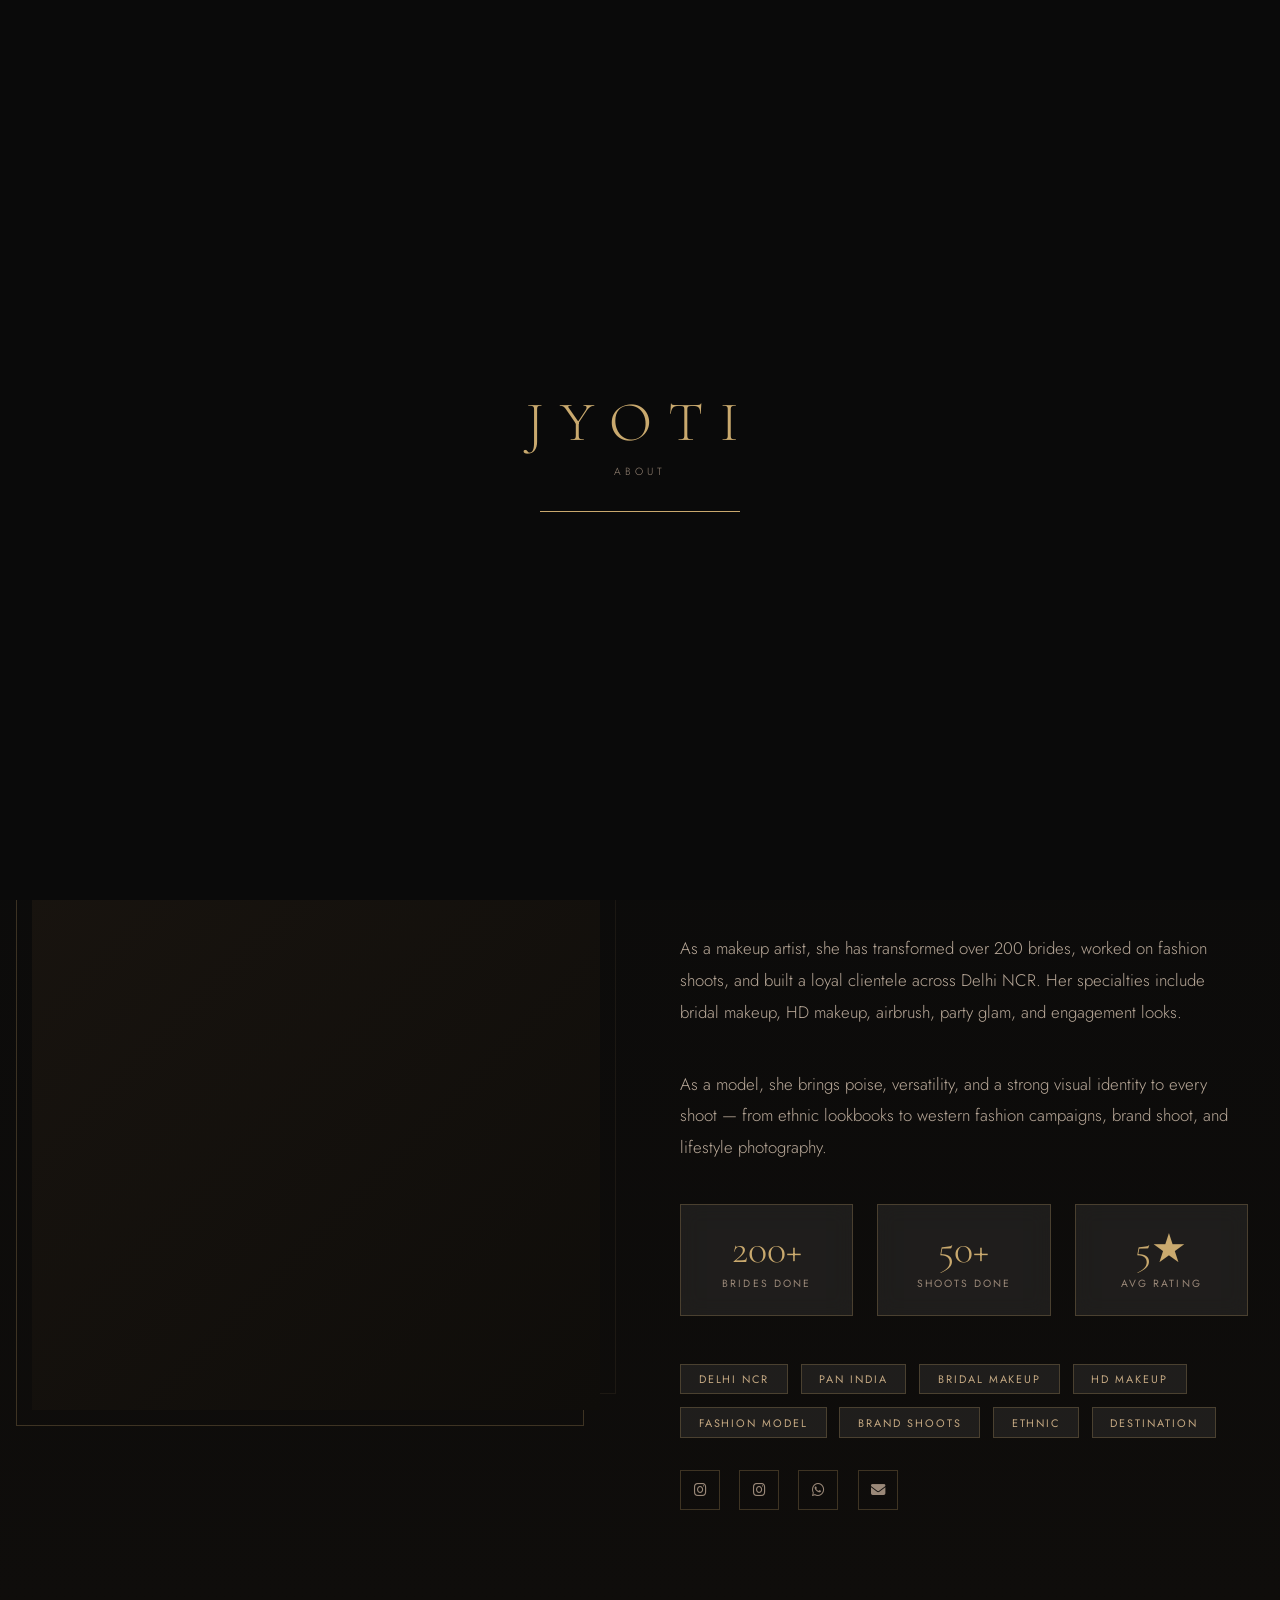
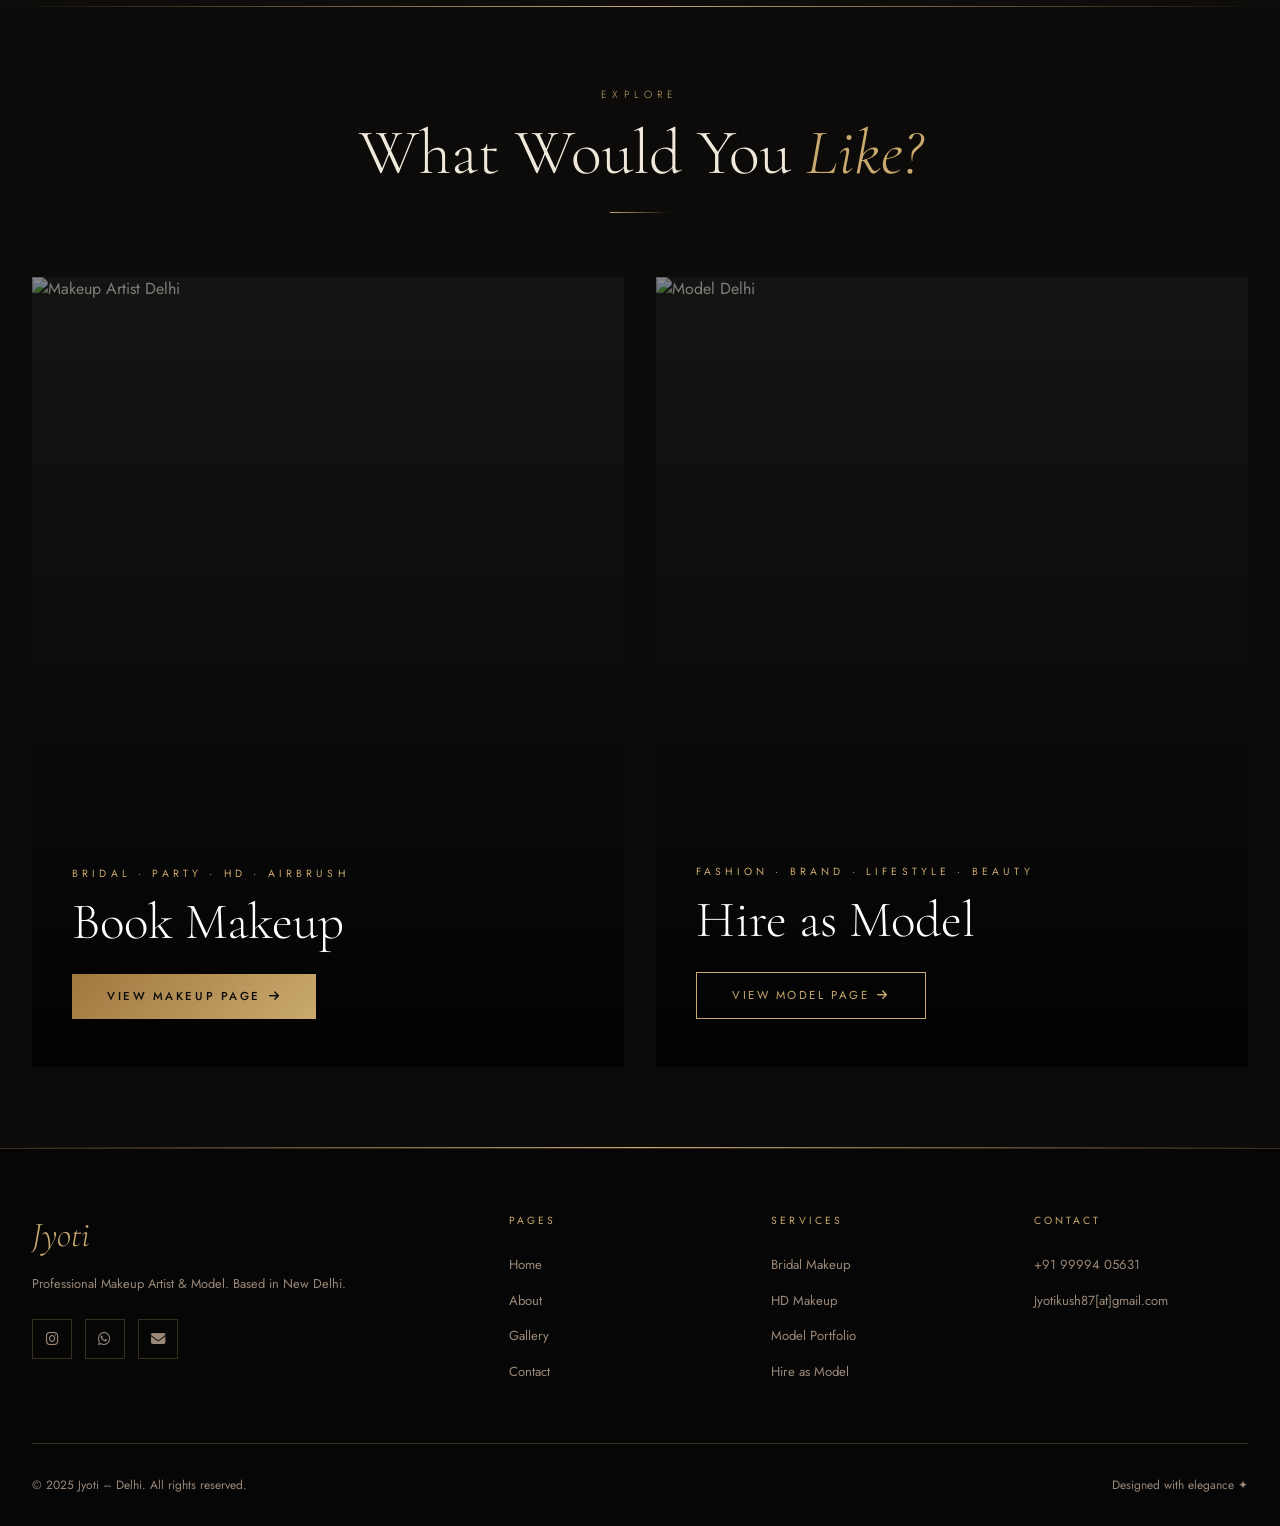
==== about.html @ 5fd59349 "Add files via upload" ====
<!DOCTYPE html>
<html lang="en">
<head>
<meta charset="UTF-8"/>
<meta name="viewport" content="width=device-width, initial-scale=1.0"/>
<title>About Jyoti | Makeup Artist &amp; Model Delhi</title>
<meta name="description" content="Learn about Jyoti – a professional makeup artist in Patel Nagar, Delhi and professional model available for shoots across India."/>
<link rel="canonical" href="https://jyoti-makeup.netlify.app/about.html"/>
<meta name="robots" content="index, follow"/>
<link rel="icon" href="favicon/favicon.ico"/>
<link rel="preconnect" href="https://fonts.googleapis.com"/>
<link rel="preconnect" href="https://fonts.gstatic.com" crossorigin/>
<link href="https://fonts.googleapis.com/css2?family=Cormorant+Garamond:ital,wght@0,300;0,400;0,500;1,300;1,400&family=Jost:wght@200;300;400;500&display=swap" rel="stylesheet"/>
<link rel="stylesheet" href="https://cdnjs.cloudflare.com/ajax/libs/font-awesome/6.5.0/css/all.min.css"/>
<link rel="stylesheet" href="css/style.css"/>
<link rel="stylesheet" href="css/animations.css"/>
<link rel="stylesheet" href="css/responsive.css"/>

<script type="application/ld+json">
{
  "@context": "https://schema.org",
  "@type": "Person",
  "name": "Jyoti",
  "url": "https://jyoti-makeup.netlify.app/",
  "image": "https://res.cloudinary.com/dsggh3fcj/image/upload/v1779276099/9c266efd-dcc7-4bb7-84f1-4f07ceda620e_diu8ai.jpg",
  "jobTitle": ["Professional Makeup Artist", "Professional Model"],
  "telephone": "+919999405631",
  "email": "Jyotikush87[at]gmail.com",
  "address": {
    "@type": "PostalAddress",
    "streetAddress": "Patel Nagar",
    "addressLocality": "New Delhi",
    "addressRegion": "Delhi",
    "addressCountry": "IN"
  },
  "sameAs": [
    "https://instagram.com/glossupgirl._",
    "https://instagram.com/cielo_.lia97"
  ]
}
</script>
<!-- Google Analytics -->
<script async src="https://www.googletagmanager.com/gtag/js?id=GA_MEASUREMENT_ID"></script>
<script>
  window.dataLayer = window.dataLayer || [];
  function gtag(){dataLayer.push(arguments);}
  gtag('js', new Date());
  gtag('config', 'GA_MEASUREMENT_ID');
</script>
</head>
<body>
<div class="cursor" id="cursor"></div>
<div class="cursor-follower" id="cursorFollower"></div>
<div class="loader" id="loader">
  <div class="loader-name">Jyoti</div>
  <div class="loader-sub">About</div>
  <div class="loader-bar"><div class="loader-fill"></div></div>
</div>
<a href="https://wa.me/919999405631" class="whatsapp-float" target="_blank"><i class="fab fa-whatsapp"></i></a>

<nav id="navbar">
  <a href="index.html" class="nav-logo">Jyoti</a>
  <ul class="nav-links">
    <li><a href="index.html">Home</a></li>
    <li><a href="about.html" class="active">About</a></li>
    <li><a href="bridal-makeup-artist-delhi.html">Makeup Artist</a></li>
    <li><a href="model-in-delhi.html">Model</a></li>
    <li><a href="gallery.html">Gallery</a></li>
    <li><a href="contact.html">Contact</a></li>
  </ul>
  <a href="contact.html" class="nav-cta">Book Now</a>
  <div class="hamburger" id="hamburger" onclick="toggleMenu()"><span></span><span></span><span></span></div>
</nav>
<div class="mobile-nav" id="mobileNav">
  <a href="index.html">Home</a><a href="about.html">About</a>
  <a href="bridal-makeup-artist-delhi.html">Makeup Artist</a>
  <a href="model-in-delhi.html">Model</a>
  <a href="gallery.html">Gallery</a><a href="contact.html">Contact</a>
</div>

<div class="page-hero">
  <div class="section-inner">
    <div class="breadcrumb"><a href="index.html">Home</a><span>›</span><strong>About</strong></div>
    <div class="section-label">The Story</div>
    <h1 class="section-title">About <em>Jyoti</em></h1>
    <p style="color:var(--text-muted);max-width:600px;margin:1rem auto;line-height:1.8;font-size:.9rem;">Artist. Model. Creator. Based in Patel Nagar, New Delhi.</p>
  </div>
</div>

<div class="gold-divider"></div>

<section class="about-section" style="padding:6rem 0;">
  <div class="section-inner">
    <div class="about-grid">
      <div class="about-image-wrap reveal-left">
        <div class="about-frame-deco"></div><div class="about-frame-deco2"></div>
        <div class="about-img-frame">
          <img src="https://res.cloudinary.com/dsggh3fcj/image/upload/v1779276099/9c266efd-dcc7-4bb7-84f1-4f07ceda620e_diu8ai.jpg" alt="Jyoti – Makeup Artist and Model Delhi"/>
        </div>
      </div>
      <div class="reveal-right">
        <div class="section-label">My Journey</div>
        <h2 class="section-title">Two Passions, <em>One Path</em></h2>
        <div class="section-divider"></div>
        <p class="about-bio">
          Jyoti grew up with a deep love for beauty, art, and self-expression. Based in Patel Nagar, New Delhi, she has built her career at the intersection of two worlds — as a professional makeup artist and a professional model.
        </p>
        <p class="about-bio">
          As a makeup artist, she has transformed over 200 brides, worked on fashion shoots, and built a loyal clientele across Delhi NCR. Her specialties include bridal makeup, HD makeup, airbrush, party glam, and engagement looks.
        </p>
        <p class="about-bio">
          As a model, she brings poise, versatility, and a strong visual identity to every shoot — from ethnic lookbooks to western fashion campaigns, brand shoot, and lifestyle photography.
        </p>
        <div class="about-stats" style="margin-top:2.5rem;">
          <div class="stat-card"><div class="stat-number">200+</div><div class="stat-label">Brides Done</div></div>
          <div class="stat-card"><div class="stat-number">50+</div><div class="stat-label">Shoots Done</div></div>
          <div class="stat-card"><div class="stat-number">5★</div><div class="stat-label">Avg Rating</div></div>
        </div>
        <div class="about-badges" style="margin-top:2rem;">
          <span class="badge">Delhi NCR</span><span class="badge">Pan India</span>
          <span class="badge">Bridal Makeup</span><span class="badge">HD Makeup</span>
          <span class="badge">Fashion Model</span><span class="badge">Brand Shoots</span>
          <span class="badge">Ethnic</span><span class="badge">Destination</span>
        </div>
        <div class="about-socials" style="margin-top:2rem;">
          <a href="https://instagram.com/glossupgirl._" class="social-icon" target="_blank" title="Makeup Instagram"><i class="fab fa-instagram"></i></a>
          <a href="https://instagram.com/cielo_.lia97" class="social-icon" target="_blank" title="Model Instagram"><i class="fab fa-instagram"></i></a>
          <a href="https://wa.me/919999405631" class="social-icon" target="_blank"><i class="fab fa-whatsapp"></i></a>
          <a href="mailto:Jyotikush87[at]gmail.com" class="social-icon"><i class="fas fa-envelope"></i></a>
        </div>
      </div>
    </div>
  </div>
</section>

<div class="gold-divider"></div>

<section style="background:#0c0b09;padding:5rem 0;">
  <div class="section-inner">
    <div class="section-center reveal">
      <div class="section-label">Explore</div>
      <h2 class="section-title">What Would You <em>Like?</em></h2>
      <div class="section-divider"></div>
    </div>
    <div class="identity-cards">
      <a href="bridal-makeup-artist-delhi.html" class="identity-card reveal-left">
        <div class="identity-card-bg">
          <img src="https://res.cloudinary.com/dsggh3fcj/image/upload/v1779093592/makeup1_osncqr.jpg" alt="Makeup Artist Delhi"/>
          <div class="identity-card-bg-overlay"></div>
        </div>
        <div class="identity-card-content">
          <div class="identity-card-label">Bridal · Party · HD · Airbrush</div>
          <h2 class="identity-card-title">Book Makeup</h2>
          <span class="btn-gold">View Makeup Page <i class="fas fa-arrow-right"></i></span>
        </div>
      </a>
      <a href="model-in-delhi.html" class="identity-card reveal-right">
        <div class="identity-card-bg">
          <img src="https://res.cloudinary.com/dsggh3fcj/image/upload/v1779096512/model2_hsahq3.jpg" alt="Model Delhi"/>
          <div class="identity-card-bg-overlay"></div>
        </div>
        <div class="identity-card-content">
          <div class="identity-card-label">Fashion · Brand · Lifestyle · Beauty</div>
          <h2 class="identity-card-title">Hire as Model</h2>
          <span class="btn-outline">View Model Page <i class="fas fa-arrow-right"></i></span>
        </div>
      </a>
    </div>
  </div>
</section>

<div class="gold-divider"></div>

<footer>
  <div class="section-inner">
    <div class="footer-grid">
      <div><span class="footer-logo">Jyoti</span><p class="footer-tagline">Professional Makeup Artist & Model. Based in New Delhi.</p>
        <div class="footer-social">
          <a href="https://instagram.com/glossupgirl._" class="social-icon" target="_blank"><i class="fab fa-instagram"></i></a>
          <a href="https://wa.me/919999405631" class="social-icon" target="_blank"><i class="fab fa-whatsapp"></i></a>
          <a href="mailto:Jyotikush87[at]gmail.com" class="social-icon"><i class="fas fa-envelope"></i></a>
        </div>
      </div>
      <div><div class="footer-heading">Pages</div><ul class="footer-links"><li><a href="index.html">Home</a></li><li><a href="about.html">About</a></li><li><a href="gallery.html">Gallery</a></li><li><a href="contact.html">Contact</a></li></ul></div>
      <div><div class="footer-heading">Services</div><ul class="footer-links"><li><a href="bridal-makeup-artist-delhi.html">Bridal Makeup</a></li><li><a href="bridal-makeup-artist-delhi.html">HD Makeup</a></li><li><a href="model-in-delhi.html">Model Portfolio</a></li><li><a href="model-in-delhi.html#model-booking">Hire as Model</a></li></ul></div>
      <div><div class="footer-heading">Contact</div><ul class="footer-links"><li><a href="https://wa.me/919999405631" target="_blank">+91 99994 05631</a></li><li><a href="mailto:Jyotikush87[at]gmail.com">Jyotikush87[at]gmail.com</a></li></ul></div>
    </div>
    <div class="footer-bottom"><div class="footer-copy">© 2025 Jyoti – Delhi. All rights reserved.</div><div class="footer-credit">Designed with elegance ✦</div></div>
  </div>
</footer>

<script src="js/script.js"></script>
<script src="js/seo.js"></script>
</body>
</html>
---- css/style.css ----
/* ============================================================
   STYLE.CSS — Jyoti Portfolio Website
   ============================================================ */

/* ── VARIABLES ─────────────────────────────────────────────── */
:root {
  --gold:         #c9a96e;
  --gold-light:   #e8d5b0;
  --gold-dark:    #a07840;
  --ivory:        #faf6f0;
  --nude:         #e8d5c0;
  --nude-dark:    #c4a882;
  --black:        #0a0a0a;
  --charcoal:     #1a1a1a;
  --dark-card:    #141414;
  --glass:        rgba(255,255,255,0.07);
  --glass-border: rgba(201,169,110,0.25);
  --text-light:   #f0e8da;
  --text-muted:   #9a8878;
  --font-serif:   'Cormorant Garamond', serif;
  --font-sans:    'Jost', sans-serif;
}

/* ── RESET & BASE ───────────────────────────────────────────── */
*, *::before, *::after { margin: 0; padding: 0; box-sizing: border-box; }
html { scroll-behavior: smooth; }
body {
  font-family: var(--font-sans);
  background: var(--black);
  color: var(--text-light);
  overflow-x: hidden;
  cursor: none;
}
img { display: block; max-width: 100%; }
a { text-decoration: none; color: inherit; }

/* ── CUSTOM CURSOR ──────────────────────────────────────────── */
.cursor {
  position: fixed; width: 10px; height: 10px;
  background: var(--gold); border-radius: 50%;
  pointer-events: none; z-index: 99999;
  transform: translate(-50%,-50%);
  transition: transform .1s; mix-blend-mode: difference;
}
.cursor-follower {
  position: fixed; width: 32px; height: 32px;
  border: 1px solid var(--gold); border-radius: 50%;
  pointer-events: none; z-index: 99998;
  transform: translate(-50%,-50%);
  transition: transform .3s ease, width .3s, height .3s;
}

/* ── LOADER ─────────────────────────────────────────────────── */
.loader {
  position: fixed; inset: 0; background: var(--black); z-index: 99999;
  display: flex; flex-direction: column; align-items: center; justify-content: center;
  transition: opacity .8s ease, visibility .8s ease;
}
.loader.hidden { opacity: 0; visibility: hidden; }
.loader-name {
  font-family: var(--font-serif); font-size: 3.5rem; font-weight: 300;
  letter-spacing: .3em; color: var(--gold); text-transform: uppercase;
  animation: fadeUpIn 1s ease forwards;
}
.loader-sub {
  font-size: .65rem; letter-spacing: .4em; text-transform: uppercase;
  color: var(--text-muted); margin-top: .5rem; font-weight: 300;
}
.loader-bar { width: 200px; height: 1px; background: rgba(201,169,110,.2); margin-top: 2rem; overflow: hidden; }
.loader-fill { height: 100%; background: var(--gold); animation: fillBar 2s ease forwards; }

/* ── NAVBAR ─────────────────────────────────────────────────── */
nav {
  position: fixed; top: 0; left: 0; right: 0; z-index: 1000;
  padding: 1.2rem 3rem;
  display: flex; align-items: center; justify-content: space-between;
  transition: all .4s ease; background: transparent;
}
nav.scrolled {
  background: rgba(10,10,10,.92);
  backdrop-filter: blur(20px);
  border-bottom: 1px solid var(--glass-border);
  padding: .8rem 3rem;
}
.nav-logo {
  font-family: var(--font-serif); font-size: 1.8rem; font-weight: 400;
  color: var(--gold); letter-spacing: .12em; font-style: italic;
}
.nav-links { display: flex; gap: 2rem; list-style: none; }
.nav-links a {
  color: var(--text-light); font-size: .78rem; letter-spacing: .18em;
  text-transform: uppercase; font-weight: 300;
  position: relative; padding-bottom: 4px; transition: color .3s;
}
.nav-links a::after {
  content: ''; position: absolute; bottom: 0; left: 0;
  width: 0; height: 1px; background: var(--gold); transition: width .3s;
}
.nav-links a:hover,
.nav-links a.active { color: var(--gold); }
.nav-links a:hover::after,
.nav-links a.active::after { width: 100%; }
.nav-cta {
  background: transparent; border: 1px solid var(--gold); color: var(--gold);
  padding: .5rem 1.4rem; font-family: var(--font-sans); font-size: .72rem;
  letter-spacing: .18em; text-transform: uppercase; cursor: pointer;
  transition: all .3s;
}
.nav-cta:hover { background: var(--gold); color: var(--black); }

/* ── MOBILE NAV ─────────────────────────────────────────────── */
.hamburger { display: none; flex-direction: column; gap: 5px; cursor: pointer; padding: 5px; }
.hamburger span { width: 24px; height: 1px; background: var(--gold); transition: all .3s; }
.hamburger.open span:nth-child(1) { transform: translateY(6px) rotate(45deg); }
.hamburger.open span:nth-child(2) { opacity: 0; }
.hamburger.open span:nth-child(3) { transform: translateY(-6px) rotate(-45deg); }
.mobile-nav {
  position: fixed; inset: 0; background: var(--black); z-index: 999;
  display: flex; flex-direction: column; align-items: center; justify-content: center;
  gap: 2rem; transform: translateX(100%); transition: transform .5s cubic-bezier(.77,0,.18,1);
}
.mobile-nav.open { transform: translateX(0); }
.mobile-nav a {
  font-family: var(--font-serif); font-size: 2.5rem; font-weight: 300;
  color: var(--text-light); letter-spacing: .06em; font-style: italic; transition: color .3s;
}
.mobile-nav a:hover { color: var(--gold); }

/* ── HERO ────────────────────────────────────────────────────── */
.hero {
  height: 100vh; min-height: 700px; position: relative;
  display: flex; flex-direction: column; align-items: center; justify-content: center;
  overflow: hidden;
}
.hero-bg {
  position: absolute; inset: 0;
  background:
    radial-gradient(ellipse 80% 60% at 50% 40%, rgba(201,169,110,.12) 0%, transparent 60%),
    radial-gradient(ellipse 60% 80% at 80% 80%, rgba(201,169,110,.06) 0%, transparent 50%),
    linear-gradient(160deg, #0a0a0a 0%, #141010 40%, #0d0b08 100%);
}
.hero-grain {
  position: absolute; inset: 0; opacity: .04;
  background-image: url("data:image/svg+xml,%3Csvg viewBox='0 0 512 512' xmlns='http://www.w3.org/2000/svg'%3E%3Cfilter id='noise'%3E%3CfeTurbulence type='fractalNoise' baseFrequency='0.9' numOctaves='4' stitchTiles='stitch'/%3E%3C/filter%3E%3Crect width='100%25' height='100%25' filter='url(%23noise)'/%3E%3C/svg%3E");
}
.hero-rings { position: absolute; inset: 0; overflow: hidden; pointer-events: none; }
.hero-rings::before,
.hero-rings::after {
  content: ''; position: absolute;
  border: 1px solid rgba(201,169,110,.08); border-radius: 50%;
  animation: pulse 8s ease-in-out infinite;
}
.hero-rings::before { width: 600px; height: 600px; top: 50%; left: 50%; transform: translate(-50%,-50%); }
.hero-rings::after  { width: 900px; height: 900px; top: 50%; left: 50%; transform: translate(-50%,-50%); animation-delay: 2s; animation-duration: 12s; }
.hero-deco-line-l { position: absolute; top: 0; left: 0; width: 2px; height: 40%; background: linear-gradient(180deg, transparent, var(--gold), transparent); opacity: .4; }
.hero-deco-line-r { position: absolute; top: 0; right: 0; width: 2px; height: 40%; background: linear-gradient(180deg, transparent, var(--gold), transparent); opacity: .4; }
.hero-content { position: relative; z-index: 2; text-align: center; padding: 0 1.5rem; }
.hero-eyebrow { font-size: .72rem; letter-spacing: .5em; text-transform: uppercase; color: var(--gold); font-weight: 300; margin-bottom: 1.5rem; }
.hero-name {
  font-family: var(--font-serif); font-size: clamp(5rem,14vw,13rem);
  font-weight: 300; line-height: .9; letter-spacing: .06em;
  background: linear-gradient(135deg, var(--gold-light) 0%, var(--gold) 40%, var(--gold-dark) 100%);
  -webkit-background-clip: text; -webkit-text-fill-color: transparent; background-clip: text;
  margin-bottom: .5rem;
}
.hero-subtitle {
  font-family: var(--font-serif); font-size: clamp(1rem,2.5vw,1.6rem);
  font-weight: 300; font-style: italic; color: var(--text-muted); letter-spacing: .2em; margin-bottom: 3rem;
}
.hero-buttons { display: flex; gap: 1.2rem; justify-content: center; flex-wrap: wrap; }
.hero-scroll {
  position: absolute; bottom: 2.5rem; left: 50%; transform: translateX(-50%);
  display: flex; flex-direction: column; align-items: center; gap: .6rem;
  animation: bounce 2s ease infinite; z-index: 2;
}
.hero-scroll span { font-size: .62rem; letter-spacing: .3em; color: var(--text-muted); text-transform: uppercase; }
.hero-scroll-line { width: 1px; height: 50px; background: linear-gradient(var(--gold), transparent); }

/* ── SECTION COMMONS ────────────────────────────────────────── */
section { padding: 6rem 0; }
.section-inner { max-width: 1280px; margin: 0 auto; padding: 0 2rem; }
.section-label { font-size: .65rem; letter-spacing: .5em; text-transform: uppercase; color: var(--gold); font-weight: 300; margin-bottom: 1rem; }
.section-title { font-family: var(--font-serif); font-size: clamp(2.2rem,5vw,4rem); font-weight: 300; line-height: 1.1; color: var(--text-light); margin-bottom: 1.5rem; }
.section-title em { font-style: italic; color: var(--gold); }
.section-divider { width: 60px; height: 1px; background: linear-gradient(90deg, var(--gold), transparent); margin-bottom: 3rem; }
.section-center { text-align: center; margin-bottom: 3rem; }
.section-center .section-divider { margin: 0 auto 3rem; }
.gold-divider { height: 1px; background: linear-gradient(90deg, transparent, var(--gold), transparent); }

/* ── BUTTONS ─────────────────────────────────────────────────── */
.btn-gold {
  background: linear-gradient(135deg, var(--gold-dark), var(--gold));
  color: var(--black); padding: .9rem 2.2rem; font-size: .72rem; letter-spacing: .22em;
  text-transform: uppercase; border: none; cursor: pointer;
  font-family: var(--font-sans); font-weight: 500; transition: all .3s;
  display: inline-flex; align-items: center; gap: .5rem;
  position: relative; overflow: hidden;
}
.btn-gold::after { content: ''; position: absolute; inset: 0; background: rgba(255,255,255,.15); transform: translateX(-100%); transition: transform .4s; }
.btn-gold:hover::after { transform: translateX(0); }
.btn-outline {
  background: transparent; border: 1px solid var(--gold); color: var(--gold);
  padding: .9rem 2.2rem; font-size: .72rem; letter-spacing: .22em; text-transform: uppercase;
  cursor: pointer; font-family: var(--font-sans); font-weight: 400; transition: all .3s;
  display: inline-flex; align-items: center; gap: .5rem;
}
.btn-outline:hover { background: rgba(201,169,110,.1); }
.btn-sm {
  padding: .5rem 1.3rem; font-size: .66rem; letter-spacing: .2em; text-transform: uppercase;
  border: 1px solid var(--gold); color: var(--gold); background: none; cursor: pointer;
  font-family: var(--font-sans); transition: all .3s; display: inline-block;
}
.btn-sm:hover { background: var(--gold); color: var(--black); }

/* ── ABOUT ───────────────────────────────────────────────────── */
.about-section { background: linear-gradient(180deg, var(--black) 0%, #0f0d0b 100%); }
.about-grid { display: grid; grid-template-columns: 1fr 1fr; gap: 5rem; align-items: center; }
.about-image-wrap { position: relative; aspect-ratio: 3/4; }
.about-img-frame { position: absolute; inset: 0; background: linear-gradient(135deg,#1a1510,#0f0d0a); overflow: hidden; }
.about-img-frame img { width: 100%; height: 100%; object-fit: cover; object-position: center top; filter: contrast(1.05) saturate(.9); transition: transform .8s ease; }
.about-img-frame:hover img { transform: scale(1.04); }
.about-frame-deco  { position: absolute; top: -16px; left: -16px; right: 16px; bottom: -16px; border: 1px solid var(--glass-border); pointer-events: none; z-index: -1; }
.about-frame-deco2 { position: absolute; top: 16px; left: 16px; right: -16px; bottom: 16px; border: 1px solid rgba(201,169,110,.08); pointer-events: none; z-index: -1; }
.about-bio { font-size: 1.05rem; line-height: 1.9; color: #b8a898; font-weight: 300; margin-bottom: 2.5rem; }
.about-stats { display: grid; grid-template-columns: repeat(3,1fr); gap: 1.5rem; margin-bottom: 3rem; }
.stat-card { background: var(--glass); border: 1px solid var(--glass-border); padding: 1.5rem 1rem; text-align: center; backdrop-filter: blur(10px); }
.stat-number { font-family: var(--font-serif); font-size: 2.5rem; font-weight: 300; color: var(--gold); line-height: 1; }
.stat-label { font-size: .65rem; letter-spacing: .2em; text-transform: uppercase; color: var(--text-muted); margin-top: .4rem; }
.about-badges { display: flex; flex-wrap: wrap; gap: .8rem; margin-bottom: 1.5rem; }
.badge { padding: .4rem 1.1rem; border: 1px solid var(--glass-border); background: var(--glass); font-size: .68rem; letter-spacing: .18em; text-transform: uppercase; color: var(--nude-dark); }
.about-socials { display: flex; gap: 1.2rem; margin-top: 1.5rem; }
.social-icon { width: 40px; height: 40px; border: 1px solid var(--glass-border); display: flex; align-items: center; justify-content: center; color: var(--text-muted); font-size: .9rem; transition: all .3s; }
.social-icon:hover { border-color: var(--gold); color: var(--gold); background: rgba(201,169,110,.08); }

/* ── PORTFOLIO / GRID ───────────────────────────────────────── */
.portfolio-section { background: #0c0b09; }
.portfolio-tabs { display: flex; flex-wrap: wrap; margin-bottom: 3rem; border-bottom: 1px solid var(--glass-border); }
.tab-btn {
  background: none; border: none; color: var(--text-muted);
  font-family: var(--font-sans); font-size: .7rem; letter-spacing: .2em; text-transform: uppercase;
  padding: .8rem 1.4rem; cursor: pointer; transition: all .3s;
  border-bottom: 2px solid transparent; margin-bottom: -1px;
}
.tab-btn.active, .tab-btn:hover { color: var(--gold); border-bottom-color: var(--gold); }

/* Makeup grid – 2:3 ratio */
.makeup-grid { display: grid; grid-template-columns: repeat(auto-fill, minmax(220px,1fr)); gap: 1.2rem; }
.makeup-card { aspect-ratio: 2/3; position: relative; overflow: hidden; background: var(--dark-card); cursor: pointer; }
.makeup-card img { width: 100%; height: 100%; object-fit: cover; transition: transform .6s ease, filter .6s ease; filter: brightness(.95) saturate(.95); }
.makeup-card:hover img { transform: scale(1.07); filter: brightness(1) saturate(1.1); }
.makeup-card-overlay { position: absolute; inset: 0; background: linear-gradient(0deg,rgba(0,0,0,.8) 0%,transparent 50%); opacity: 0; transition: opacity .4s; display: flex; flex-direction: column; justify-content: flex-end; padding: 1.2rem; }
.makeup-card:hover .makeup-card-overlay { opacity: 1; }
.makeup-card-title { font-family: var(--font-serif); font-size: 1.1rem; font-weight: 300; color: #fff; }
.makeup-card-cat { font-size: .62rem; letter-spacing: .2em; text-transform: uppercase; color: var(--gold); margin-top: .3rem; }
.makeup-card-zoom { position: absolute; top: 1rem; right: 1rem; width: 36px; height: 36px; background: rgba(201,169,110,.9); display: flex; align-items: center; justify-content: center; color: var(--black); opacity: 0; transform: scale(.8); transition: all .3s; font-size: .8rem; }
.makeup-card:hover .makeup-card-zoom { opacity: 1; transform: scale(1); }

/* Model grid – 4:5 ratio */
.model-section { background: var(--black); }
.model-grid { display: grid; grid-template-columns: repeat(auto-fill, minmax(260px,1fr)); gap: 1.5rem; }
.model-card { aspect-ratio: 4/5; position: relative; overflow: hidden; background: var(--dark-card); cursor: pointer; }
.model-card.featured { grid-column: span 2; }
.model-card img { width: 100%; height: 100%; object-fit: cover; transition: transform .7s ease; object-position: center top; }
.model-card:hover img { transform: scale(1.05); }
.model-card-info { position: absolute; bottom: 0; left: 0; right: 0; background: linear-gradient(0deg,rgba(0,0,0,.85) 0%,transparent 100%); padding: 2rem 1.5rem 1.5rem; transform: translateY(20px); opacity: 0; transition: all .4s; }
.model-card:hover .model-card-info { transform: translateY(0); opacity: 1; }
.model-card-name { font-family: var(--font-serif); font-size: 1.2rem; color: #fff; }
.model-card-type { font-size: .62rem; letter-spacing: .2em; text-transform: uppercase; color: var(--gold); margin-top: .3rem; }
.model-frame-line { position: absolute; inset: 12px; border: 1px solid rgba(201,169,110,.2); pointer-events: none; opacity: 0; transition: opacity .4s; }
.model-card:hover .model-frame-line { opacity: 1; }

/* ── SERVICES ───────────────────────────────────────────────── */
.services-section { background: var(--black); }
.services-grid { display: grid; grid-template-columns: repeat(auto-fill, minmax(280px,1fr)); gap: 1.5rem; }
.service-card { background: var(--dark-card); border: 1px solid var(--glass-border); padding: 2.5rem 2rem; position: relative; overflow: hidden; transition: transform .3s, border-color .3s; }
.service-card::before { content: ''; position: absolute; top: 0; left: 0; right: 0; height: 2px; background: linear-gradient(90deg,transparent,var(--gold),transparent); transform: scaleX(0); transition: transform .4s; }
.service-card:hover { transform: translateY(-4px); border-color: rgba(201,169,110,.5); }
.service-card:hover::before { transform: scaleX(1); }
.service-icon { width: 52px; height: 52px; background: rgba(201,169,110,.1); border: 1px solid var(--glass-border); display: flex; align-items: center; justify-content: center; font-size: 1.3rem; color: var(--gold); margin-bottom: 1.5rem; }
.service-name { font-family: var(--font-serif); font-size: 1.5rem; font-weight: 400; margin-bottom: .7rem; color: var(--text-light); }
.service-desc { font-size: .82rem; color: var(--text-muted); line-height: 1.7; margin-bottom: 1.5rem; font-weight: 300; }
.service-price { font-family: var(--font-serif); font-size: 1.2rem; color: var(--gold); margin-bottom: 1.5rem; }
.service-price span { font-size: .65rem; letter-spacing: .15em; text-transform: uppercase; color: var(--text-muted); font-family: var(--font-sans); }

/* ── BOOKING FORMS ──────────────────────────────────────────── */
.booking-section     { background: linear-gradient(135deg,#0d0b08,#120f0b); }
.model-booking-section { background: #0d0c0a; }
.booking-grid { display: grid; grid-template-columns: 1fr 1.4fr; gap: 5rem; align-items: start; }
.booking-info h3 { font-family: var(--font-serif); font-size: 1.8rem; font-weight: 300; margin-bottom: 1rem; color: var(--text-light); }
.booking-info p { font-size: .85rem; color: var(--text-muted); line-height: 1.8; margin-bottom: 2rem; font-weight: 300; }
.booking-contact-item { display: flex; align-items: center; gap: 1rem; margin-bottom: 1.2rem; }
.booking-contact-item i { color: var(--gold); width: 20px; font-size: .95rem; }
.booking-contact-item span { font-size: .82rem; color: var(--text-muted); }
.booking-form { display: grid; grid-template-columns: 1fr 1fr; gap: 1.2rem; }
.form-group { display: flex; flex-direction: column; gap: .5rem; }
.form-group.full { grid-column: 1/-1; }
.form-group label { font-size: .65rem; letter-spacing: .2em; text-transform: uppercase; color: var(--text-muted); }
.form-group input,
.form-group select,
.form-group textarea {
  background: rgba(255,255,255,.04); border: 1px solid rgba(201,169,110,.2);
  color: var(--text-light); padding: .85rem 1rem;
  font-family: var(--font-sans); font-size: .85rem; font-weight: 300;
  outline: none; transition: border-color .3s; -webkit-appearance: none;
}
.form-group select option { background: var(--dark-card); color: var(--text-light); }
.form-group input:focus,
.form-group select:focus,
.form-group textarea:focus { border-color: var(--gold); background: rgba(201,169,110,.04); }
.form-group textarea { resize: vertical; min-height: 100px; }
.form-buttons { grid-column: 1/-1; display: flex; gap: 1rem; flex-wrap: wrap; margin-top: .5rem; }
.success-msg { grid-column: 1/-1; background: rgba(201,169,110,.1); border: 1px solid var(--gold); padding: 1.2rem; text-align: center; color: var(--gold); font-size: .82rem; letter-spacing: .1em; display: none; }
.success-msg.show { display: block; }

/* ── INSTAGRAM SECTION ──────────────────────────────────────── */
.insta-section { background: #0c0b09; padding: 5rem 0; }
.insta-header { text-align: center; margin-bottom: 3rem; }
.insta-handle { display: inline-flex; align-items: center; gap: .6rem; font-family: var(--font-serif); font-size: 1.6rem; font-style: italic; color: var(--gold); margin-bottom: 1.5rem; }

/* ── TESTIMONIALS ───────────────────────────────────────────── */
.testimonials-section { background: #0c0b09; overflow: hidden; }
.testimonials-track-wrap { overflow: hidden; position: relative; }
.testimonials-track { display: flex; gap: 1.5rem; animation: scrollTrack 30s linear infinite; width: max-content; }
.testimonials-track:hover { animation-play-state: paused; }
.testimonial-card { background: var(--dark-card); border: 1px solid var(--glass-border); padding: 2rem; width: 340px; flex-shrink: 0; }
.testimonial-stars { color: var(--gold); font-size: .8rem; margin-bottom: 1rem; letter-spacing: .2em; }
.testimonial-text { font-family: var(--font-serif); font-size: 1.1rem; font-style: italic; font-weight: 300; color: var(--text-light); line-height: 1.7; margin-bottom: 1.5rem; }
.testimonial-client { display: flex; align-items: center; gap: .8rem; }
.testimonial-avatar { width: 38px; height: 38px; border-radius: 50%; background: linear-gradient(135deg,var(--gold-dark),var(--nude-dark)); display: flex; align-items: center; justify-content: center; font-size: .75rem; color: var(--black); font-weight: 500; }
.testimonial-name { font-size: .8rem; font-weight: 500; color: var(--text-light); }
.testimonial-event { font-size: .65rem; color: var(--text-muted); letter-spacing: .1em; }

/* ── CONTACT ────────────────────────────────────────────────── */
.contact-section { background: var(--black); }
.contact-grid { display: grid; grid-template-columns: 1fr 1.5fr; gap: 5rem; }
.contact-info h3 { font-family: var(--font-serif); font-size: 2rem; font-weight: 300; margin-bottom: 2rem; color: var(--text-light); }
.contact-item { display: flex; gap: 1.2rem; margin-bottom: 1.8rem; }
.contact-icon { width: 44px; height: 44px; background: var(--glass); border: 1px solid var(--glass-border); display: flex; align-items: center; justify-content: center; color: var(--gold); flex-shrink: 0; font-size: .9rem; }
.contact-item-label { font-size: .65rem; letter-spacing: .2em; text-transform: uppercase; color: var(--text-muted); margin-bottom: .3rem; }
.contact-item-value { font-size: .9rem; color: var(--text-light); }

/* ── FAQ ────────────────────────────────────────────────────── */
.faq-section { background: #0f0f0f; padding: 5rem 0; }
.faq-list { max-width: 760px; margin: 3rem auto 0; display: flex; flex-direction: column; gap: 1rem; }
.faq-item { background: var(--dark-card); border: 1px solid var(--glass-border); border-radius: 8px; padding: 1.4rem 1.6rem; cursor: pointer; }
.faq-item summary { font-family: var(--font-serif); font-size: 1.15rem; color: var(--gold); list-style: none; display: flex; justify-content: space-between; align-items: center; }
.faq-item summary i { font-size: .75rem; transition: transform .3s; }
.faq-item[open] summary i { transform: rotate(180deg); }
.faq-item p { margin-top: .9rem; color: var(--text-muted); line-height: 1.7; font-size: .95rem; }

/* ── LIGHTBOX ───────────────────────────────────────────────── */
.lightbox { position: fixed; inset: 0; background: rgba(0,0,0,.95); z-index: 99999; display: flex; align-items: center; justify-content: center; opacity: 0; pointer-events: none; transition: opacity .3s; }
.lightbox.open { opacity: 1; pointer-events: all; }
.lightbox img { max-width: 90vw; max-height: 90vh; object-fit: contain; }
.lightbox-close { position: absolute; top: 2rem; right: 2rem; width: 44px; height: 44px; border: 1px solid var(--gold); color: var(--gold); background: none; cursor: pointer; font-size: 1.2rem; display: flex; align-items: center; justify-content: center; }

/* ── WHATSAPP FLOAT ─────────────────────────────────────────── */
.whatsapp-float { position: fixed; bottom: 2rem; right: 2rem; z-index: 9999; width: 56px; height: 56px; background: #25d366; border-radius: 50%; display: flex; align-items: center; justify-content: center; color: #fff; font-size: 1.6rem; box-shadow: 0 4px 20px rgba(37,211,102,.4); transition: transform .3s, box-shadow .3s; }
.whatsapp-float:hover { transform: scale(1.1); box-shadow: 0 6px 28px rgba(37,211,102,.6); }

/* ── CROSS-LINK BANNER ──────────────────────────────────────── */
.cross-link-banner { background: linear-gradient(135deg,#0d0b08,#1a1208); border-top: 1px solid var(--glass-border); border-bottom: 1px solid var(--glass-border); padding: 2rem 0; text-align: center; }
.cross-link-banner p { font-size: .85rem; color: var(--text-muted); margin-bottom: .8rem; }
.cross-link-banner a { color: var(--gold); font-family: var(--font-serif); font-size: 1.1rem; font-style: italic; border-bottom: 1px solid rgba(201,169,110,.3); transition: border-color .3s; }
.cross-link-banner a:hover { border-color: var(--gold); }

/* ── FOOTER ─────────────────────────────────────────────────── */
footer { background: #060606; border-top: 1px solid var(--glass-border); padding: 4rem 0 2rem; }
.footer-grid { display: grid; grid-template-columns: 2fr 1fr 1fr 1fr; gap: 3rem; margin-bottom: 3rem; }
.footer-logo { font-family: var(--font-serif); font-size: 2.2rem; font-weight: 300; color: var(--gold); display: block; margin-bottom: 1rem; font-style: italic; }
.footer-tagline { font-size: .8rem; color: var(--text-muted); line-height: 1.8; margin-bottom: 1.5rem; }
.footer-social { display: flex; gap: .8rem; }
.footer-heading { font-size: .65rem; letter-spacing: .3em; text-transform: uppercase; color: var(--gold); margin-bottom: 1.5rem; }
.footer-links { list-style: none; }
.footer-links li { margin-bottom: .8rem; }
.footer-links a { color: var(--text-muted); font-size: .82rem; transition: color .3s; }
.footer-links a:hover { color: var(--gold); }
.footer-bottom { border-top: 1px solid var(--glass-border); padding-top: 2rem; display: flex; justify-content: space-between; align-items: center; flex-wrap: wrap; gap: 1rem; }
.footer-copy, .footer-credit { font-size: .75rem; color: var(--text-muted); }

/* ── PAGE HERO (inner pages) ────────────────────────────────── */
.page-hero { padding: 10rem 0 5rem; background: linear-gradient(160deg,var(--black) 0%,#120f0b 100%); text-align: center; }
.breadcrumb { font-size: .7rem; letter-spacing: .2em; color: var(--text-muted); margin-bottom: 2rem; }
.breadcrumb a { color: var(--gold); }
.breadcrumb span { margin: 0 .6rem; }

/* ── SPECIALTIES GRID ───────────────────────────────────────── */
.specialties-grid { display: grid; grid-template-columns: repeat(auto-fill, minmax(220px,1fr)); gap: 1.2rem; }
.specialty-card { background: var(--dark-card); border: 1px solid var(--glass-border); padding: 2rem 1.5rem; text-align: center; transition: transform .3s, border-color .3s; position: relative; overflow: hidden; }
.specialty-card::before { content: ''; position: absolute; top: 0; left: 0; right: 0; height: 2px; background: linear-gradient(90deg,transparent,var(--gold),transparent); transform: scaleX(0); transition: transform .4s; }
.specialty-card:hover { transform: translateY(-4px); border-color: rgba(201,169,110,.5); }
.specialty-card:hover::before { transform: scaleX(1); }
.specialty-icon { font-size: 2rem; color: var(--gold); margin-bottom: 1rem; }
.specialty-name { font-family: var(--font-serif); font-size: 1.3rem; margin-bottom: .5rem; color: var(--text-light); }
.specialty-desc { font-size: .78rem; color: var(--text-muted); line-height: 1.6; }

/* ── INDEX PAGE CARDS ───────────────────────────────────────── */
.identity-cards { display: grid; grid-template-columns: 1fr 1fr; gap: 2rem; margin-top: 4rem; }
.identity-card {
  position: relative; overflow: hidden; aspect-ratio: 3/4;
  display: flex; flex-direction: column; justify-content: flex-end;
  padding: 3rem 2.5rem; cursor: pointer; transition: transform .4s;
}
.identity-card:hover { transform: translateY(-6px); }
.identity-card-bg { position: absolute; inset: 0; background: var(--dark-card); }
.identity-card-bg img { width: 100%; height: 100%; object-fit: cover; opacity: .5; transition: opacity .4s, transform .6s; }
.identity-card:hover .identity-card-bg img { opacity: .65; transform: scale(1.05); }
.identity-card-bg-overlay { position: absolute; inset: 0; background: linear-gradient(0deg, rgba(0,0,0,.9) 0%, rgba(0,0,0,.3) 60%, transparent 100%); }
.identity-card-content { position: relative; z-index: 1; }
.identity-card-label { font-size: .65rem; letter-spacing: .4em; text-transform: uppercase; color: var(--gold); margin-bottom: .8rem; }
.identity-card-title { font-family: var(--font-serif); font-size: clamp(2rem,4vw,3.2rem); font-weight: 300; color: #fff; line-height: 1.1; margin-bottom: 1.5rem; }
.identity-card-desc { font-size: .82rem; color: rgba(255,255,255,.6); line-height: 1.7; margin-bottom: 2rem; }
---- css/animations.css ----
/* ============================================================
   ANIMATIONS.CSS — Jyoti Portfolio Website
   ============================================================ */

/* ── KEYFRAMES ──────────────────────────────────────────────── */
@keyframes fadeUpIn {
  from { opacity: 0; transform: translateY(20px); }
  to   { opacity: 1; transform: translateY(0); }
}
@keyframes fadeIn {
  from { opacity: 0; }
  to   { opacity: 1; }
}
@keyframes heroReveal {
  from { opacity: 0; transform: translateY(40px); }
  to   { opacity: 1; transform: translateY(0); }
}
@keyframes fillBar {
  from { width: 0; }
  to   { width: 100%; }
}
@keyframes pulse {
  0%,100% { opacity: .3; transform: translate(-50%,-50%) scale(1); }
  50%      { opacity: .7; transform: translate(-50%,-50%) scale(1.05); }
}
@keyframes bounce {
  0%,100% { transform: translateX(-50%) translateY(0); }
  50%      { transform: translateX(-50%) translateY(8px); }
}
@keyframes scrollTrack {
  from { transform: translateX(0); }
  to   { transform: translateX(-50%); }
}
@keyframes shimmer {
  0%   { background-position: -200% center; }
  100% { background-position:  200% center; }
}
@keyframes scaleIn {
  from { opacity: 0; transform: scale(.92); }
  to   { opacity: 1; transform: scale(1); }
}

/* ── HERO CONTENT ───────────────────────────────────────────── */
.hero-content {
  animation: heroReveal 1.5s ease .3s both;
}

/* ── SCROLL REVEAL ──────────────────────────────────────────── */
.reveal {
  opacity: 0;
  transform: translateY(30px);
  transition: opacity .8s ease, transform .8s ease;
}
.reveal.visible {
  opacity: 1;
  transform: translateY(0);
}

.reveal-left {
  opacity: 0;
  transform: translateX(-30px);
  transition: opacity .8s ease, transform .8s ease;
}
.reveal-left.visible {
  opacity: 1;
  transform: translateX(0);
}

.reveal-right {
  opacity: 0;
  transform: translateX(30px);
  transition: opacity .8s ease, transform .8s ease;
}
.reveal-right.visible {
  opacity: 1;
  transform: translateX(0);
}

.reveal-scale {
  opacity: 0;
  transform: scale(.94);
  transition: opacity .7s ease, transform .7s ease;
}
.reveal-scale.visible {
  opacity: 1;
  transform: scale(1);
}

/* ── STAGGER DELAYS (applied by JS) ────────────────────────── */
/* JS sets style.transitionDelay on children dynamically */

/* ── GOLD SHIMMER TEXT ──────────────────────────────────────── */
.shimmer-text {
  background: linear-gradient(
    90deg,
    var(--gold-dark) 0%,
    var(--gold-light) 40%,
    var(--gold) 60%,
    var(--gold-dark) 100%
  );
  background-size: 200% auto;
  -webkit-background-clip: text;
  -webkit-text-fill-color: transparent;
  background-clip: text;
  animation: shimmer 4s linear infinite;
}

/* ── PAGE TRANSITION ────────────────────────────────────────── */
.page-transition-overlay {
  position: fixed; inset: 0; background: var(--black);
  z-index: 99998; pointer-events: none;
  opacity: 0; transition: opacity .4s ease;
}
.page-transition-overlay.active { opacity: 1; pointer-events: all; }

/* ── HOVER LIFT ─────────────────────────────────────────────── */
.hover-lift { transition: transform .3s ease, box-shadow .3s ease; }
.hover-lift:hover { transform: translateY(-5px); }

/* ── FADE IN ON LOAD ────────────────────────────────────────── */
.fade-on-load { animation: fadeIn .8s ease .5s both; }

/* ── CARD ENTRANCE ──────────────────────────────────────────── */
.card-entrance {
  opacity: 0;
  transform: translateY(20px);
  transition: opacity .6s ease, transform .6s ease;
}
.card-entrance.visible {
  opacity: 1;
  transform: translateY(0);
}
---- css/responsive.css ----
/* ============================================================
   RESPONSIVE.CSS — Jyoti Portfolio Website
   ============================================================ */

/* ── TABLET ─────────────────────────────────────────────────── */
@media (max-width: 1024px) {
  .about-grid,
  .booking-grid,
  .contact-grid { grid-template-columns: 1fr; }

  .about-image-wrap { aspect-ratio: 4/3; max-width: 500px; margin: 0 auto; }

  .footer-grid { grid-template-columns: 1fr 1fr; }

  .model-card.featured { grid-column: span 1; }

  .identity-cards { gap: 1.2rem; }

  nav { padding: 1.2rem 2rem; }
  nav.scrolled { padding: .8rem 2rem; }
}

/* ── LARGE MOBILE ───────────────────────────────────────────── */
@media (max-width: 768px) {
  /* Nav */
  nav { padding: 1rem 1.5rem; }
  nav.scrolled { padding: .7rem 1.5rem; }
  .nav-links,
  .nav-cta { display: none; }
  .hamburger { display: flex; }

  /* Hero */
  .hero-name { font-size: clamp(3.5rem, 18vw, 6rem); }
  .hero-buttons { flex-direction: column; align-items: center; }
  .hero-buttons .btn-gold,
  .hero-buttons .btn-outline { width: 100%; max-width: 280px; justify-content: center; }

  /* Sections */
  section { padding: 4rem 0; }
  .section-inner { padding: 0 1.2rem; }

  /* Grids */
  .about-grid { gap: 3rem; }
  .about-stats { grid-template-columns: repeat(3,1fr); }

  .booking-grid,
  .contact-grid { gap: 3rem; }
  .booking-form { grid-template-columns: 1fr; }
  .form-group.full { grid-column: 1; }
  .form-buttons { flex-direction: column; }
  .form-buttons .btn-gold,
  .form-buttons .btn-outline { justify-content: center; }

  .makeup-grid { grid-template-columns: repeat(2,1fr); }
  .model-grid  { grid-template-columns: repeat(2,1fr); }
  .services-grid   { grid-template-columns: 1fr; }
  .specialties-grid { grid-template-columns: repeat(2,1fr); }
  .identity-cards  { grid-template-columns: 1fr; }

  /* Footer */
  .footer-grid { grid-template-columns: 1fr; }
  .footer-bottom { flex-direction: column; text-align: center; }

  /* Page hero */
  .page-hero { padding: 8rem 0 4rem; }

  /* Testimonials */
  .testimonial-card { width: 290px; }
}

/* ── SMALL MOBILE ───────────────────────────────────────────── */
@media (max-width: 480px) {
  .hero-name { font-size: clamp(3rem, 20vw, 5rem); }

  .about-stats { grid-template-columns: repeat(3,1fr); gap: .8rem; }
  .stat-number { font-size: 1.8rem; }

  .makeup-grid { grid-template-columns: repeat(2,1fr); gap: .7rem; }
  .model-grid  { grid-template-columns: repeat(2,1fr); gap: .7rem; }
  .specialties-grid { grid-template-columns: 1fr; }

  .loader-name { font-size: 2.8rem; }

  .section-title { font-size: 2rem; }

  .identity-card { aspect-ratio: 3/4; padding: 2rem 1.5rem; }
  .identity-card-title { font-size: 2rem; }

  .booking-form { gap: .9rem; }

  .btn-gold,
  .btn-outline { padding: .8rem 1.6rem; font-size: .68rem; }
}

/* ── VERY SMALL ─────────────────────────────────────────────── */
@media (max-width: 360px) {
  .about-stats { grid-template-columns: 1fr 1fr; }
  .stat-card:last-child { grid-column: 1/-1; }
  .makeup-grid,
  .model-grid { grid-template-columns: 1fr; }
}
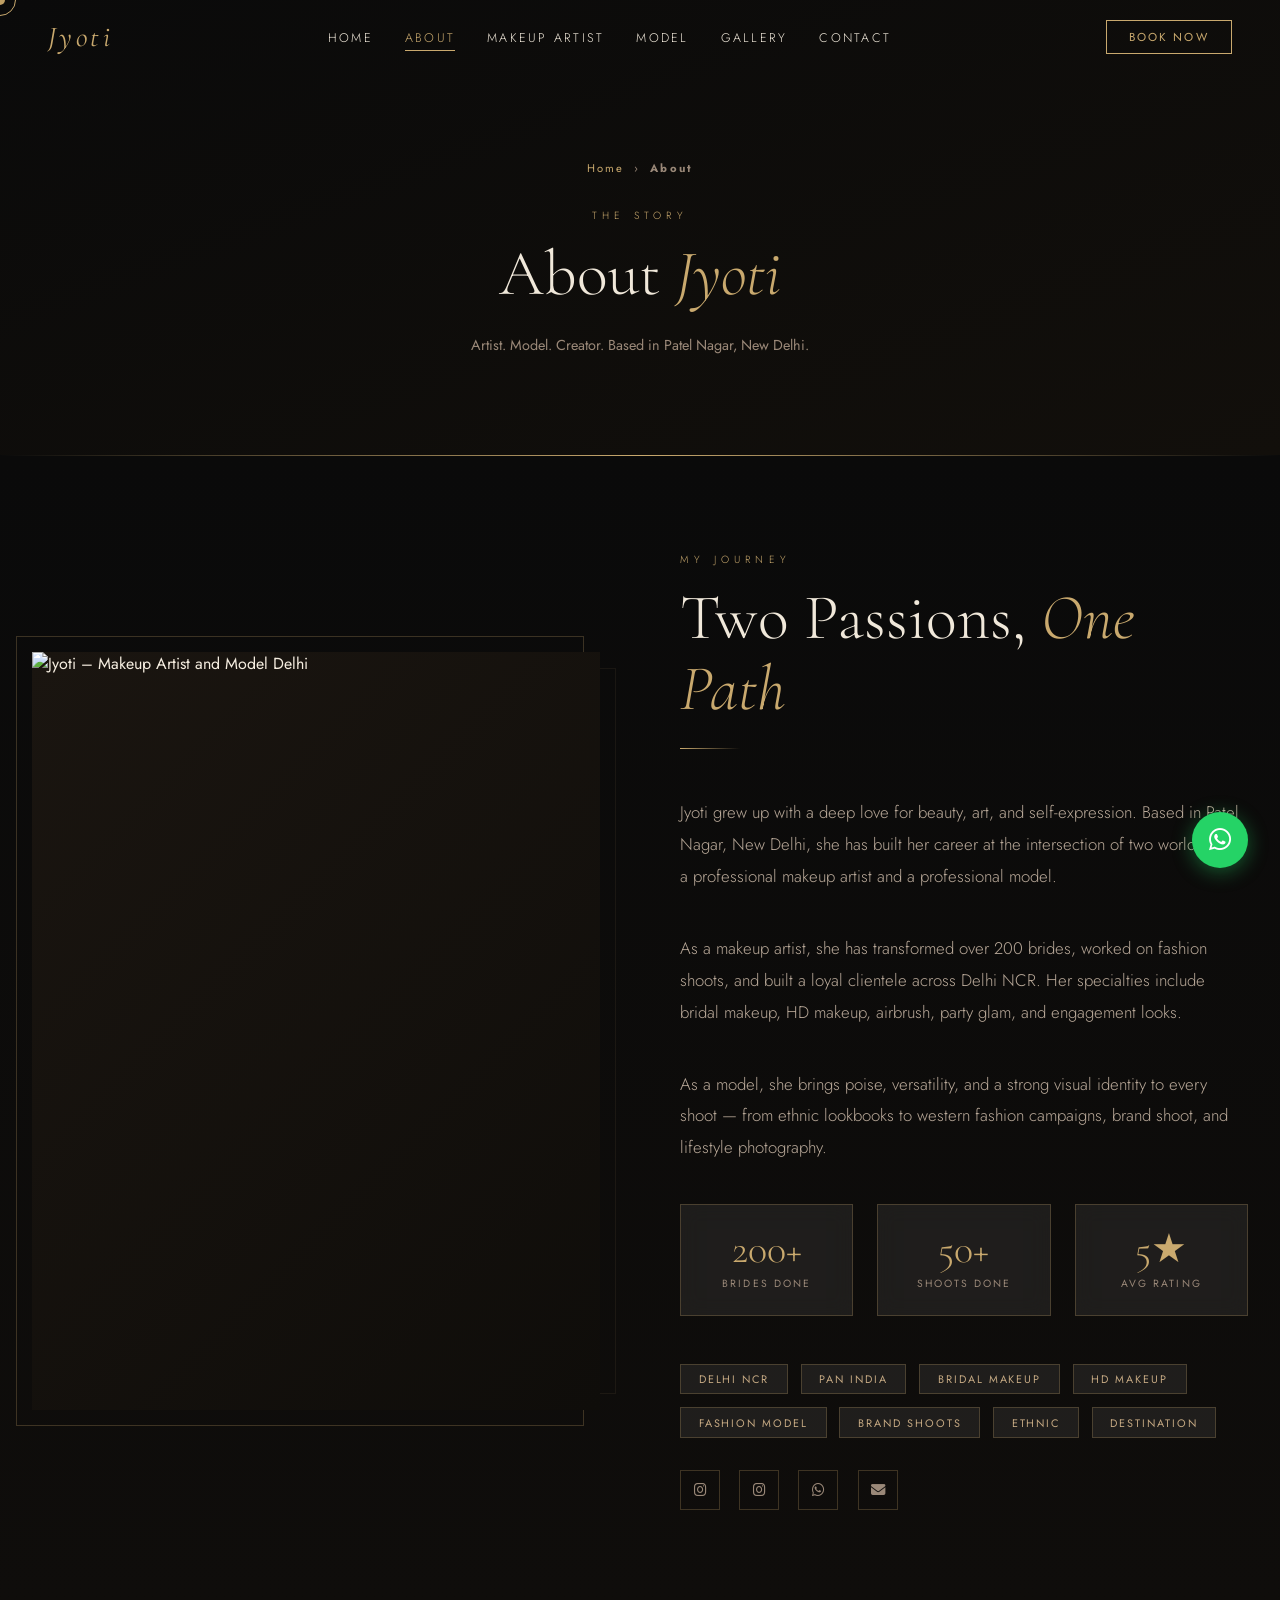
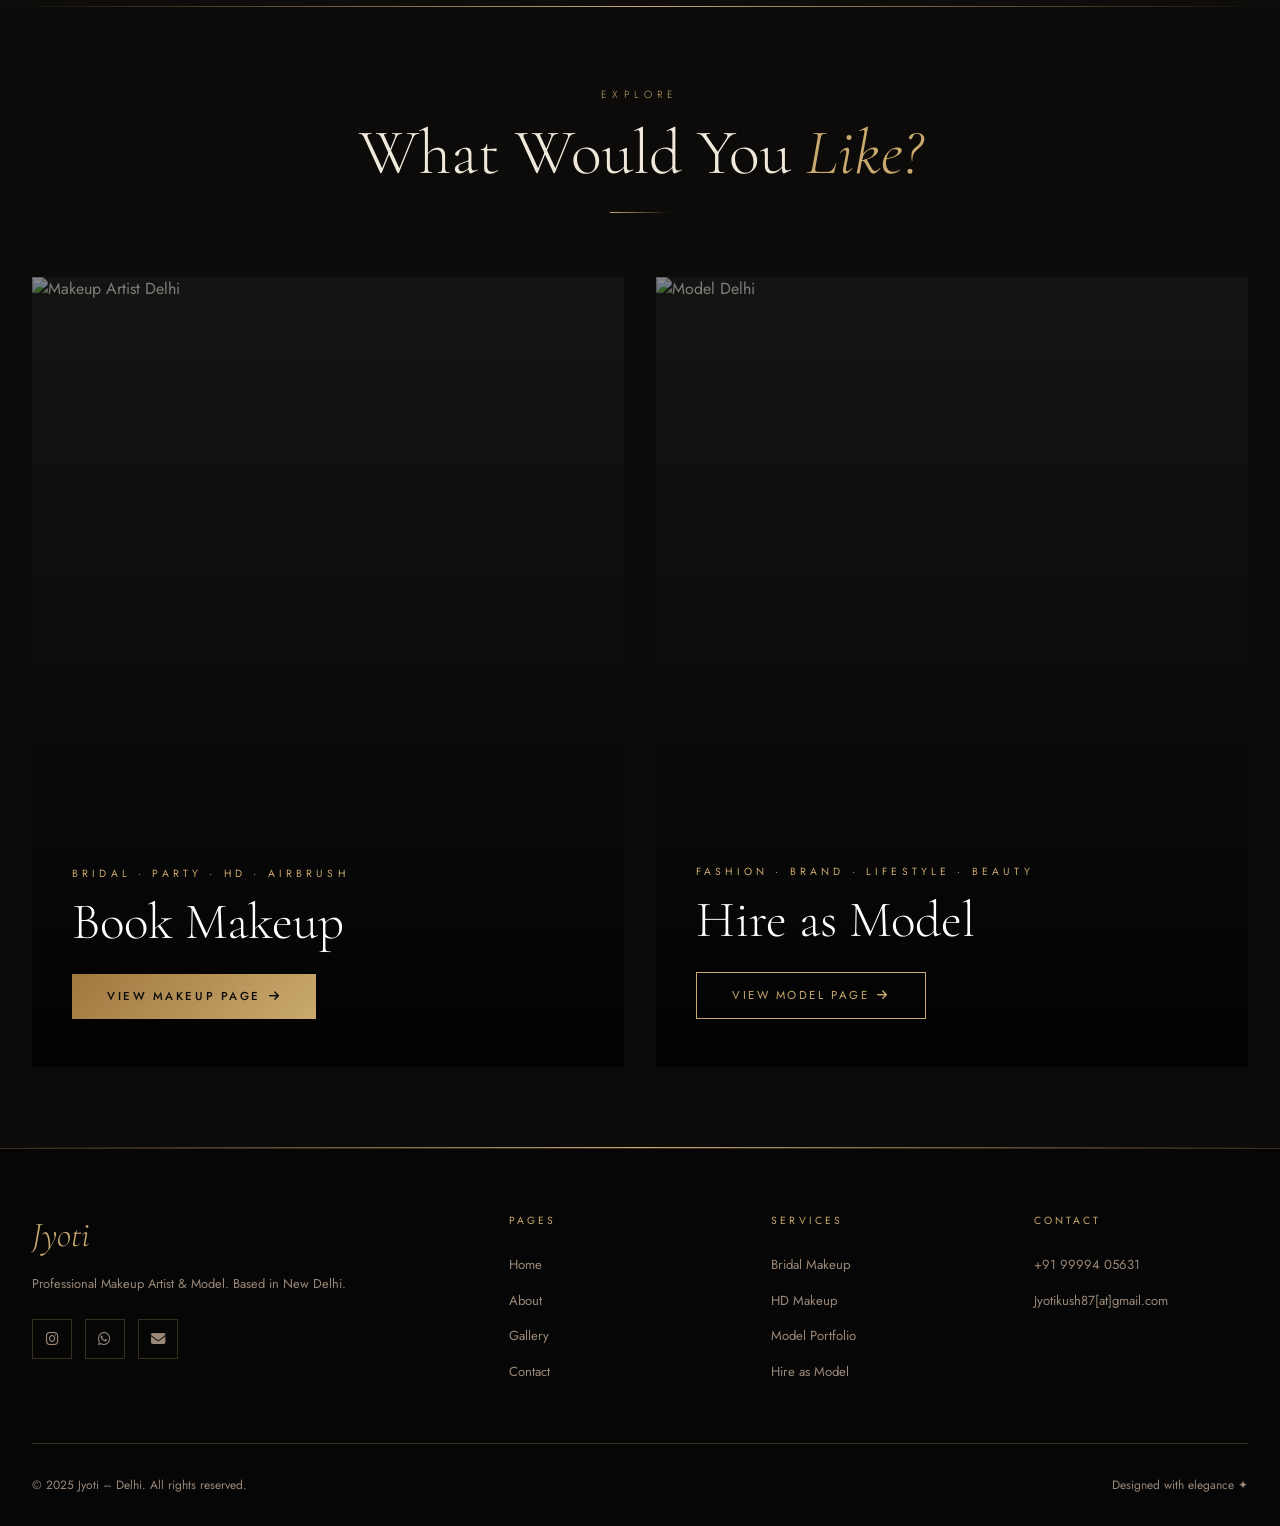
==== commit eae00cd6: "Add files via upload" ====
--- a/about.html
+++ b/about.html
@@ -10,8 +10,10 @@
 <link rel="icon" href="favicon/favicon.ico"/>
 <link rel="preconnect" href="https://fonts.googleapis.com"/>
 <link rel="preconnect" href="https://fonts.gstatic.com" crossorigin/>
+<link rel="preconnect" href="https://res.cloudinary.com"/>
 <link href="https://fonts.googleapis.com/css2?family=Cormorant+Garamond:ital,wght@0,300;0,400;0,500;1,300;1,400&family=Jost:wght@200;300;400;500&display=swap" rel="stylesheet"/>
-<link rel="stylesheet" href="https://cdnjs.cloudflare.com/ajax/libs/font-awesome/6.5.0/css/all.min.css"/>
+<link rel="stylesheet" href="https://cdnjs.cloudflare.com/ajax/libs/font-awesome/6.5.0/css/all.min.css" media="print" onload="this.media='all'"/>
+<noscript><link rel="stylesheet" href="https://cdnjs.cloudflare.com/ajax/libs/font-awesome/6.5.0/css/all.min.css"/></noscript>
 <link rel="stylesheet" href="css/style.css"/>
 <link rel="stylesheet" href="css/animations.css"/>
 <link rel="stylesheet" href="css/responsive.css"/>
@@ -22,7 +24,7 @@
   "@type": "Person",
   "name": "Jyoti",
   "url": "https://jyoti-makeup.netlify.app/",
-  "image": "https://res.cloudinary.com/dsggh3fcj/image/upload/v1779276099/9c266efd-dcc7-4bb7-84f1-4f07ceda620e_diu8ai.jpg",
+  "image": "https://res.cloudinary.com/dsggh3fcj/image/upload/f_auto,q_auto,w_900/v1779276099/9c266efd-dcc7-4bb7-84f1-4f07ceda620e_diu8ai.jpg",
   "jobTitle": ["Professional Makeup Artist", "Professional Model"],
   "telephone": "+919999405631",
   "email": "Jyotikush87[at]gmail.com",
@@ -40,12 +42,12 @@
 }
 </script>
 <!-- Google Analytics -->
-<script async src="https://www.googletagmanager.com/gtag/js?id=GA_MEASUREMENT_ID"></script>
+<script async src="https://www.googletagmanager.com/gtag/js?id=G-YPTYV8WBRW"></script>
 <script>
   window.dataLayer = window.dataLayer || [];
   function gtag(){dataLayer.push(arguments);}
   gtag('js', new Date());
-  gtag('config', 'GA_MEASUREMENT_ID');
+  gtag('config', 'G-YPTYV8WBRW');
 </script>
 </head>
 <body>
@@ -95,7 +97,7 @@
       <div class="about-image-wrap reveal-left">
         <div class="about-frame-deco"></div><div class="about-frame-deco2"></div>
         <div class="about-img-frame">
-          <img src="https://res.cloudinary.com/dsggh3fcj/image/upload/v1779276099/9c266efd-dcc7-4bb7-84f1-4f07ceda620e_diu8ai.jpg" alt="Jyoti – Makeup Artist and Model Delhi"/>
+          <img fetchpriority="high" loading="eager" src="https://res.cloudinary.com/dsggh3fcj/image/upload/f_auto,q_auto,w_900/v1779276099/9c266efd-dcc7-4bb7-84f1-4f07ceda620e_diu8ai.jpg" alt="Jyoti – Makeup Artist and Model Delhi"/>
         </div>
       </div>
       <div class="reveal-right">
@@ -145,7 +147,7 @@
     <div class="identity-cards">
       <a href="bridal-makeup-artist-delhi.html" class="identity-card reveal-left">
         <div class="identity-card-bg">
-          <img src="https://res.cloudinary.com/dsggh3fcj/image/upload/v1779093592/makeup1_osncqr.jpg" alt="Makeup Artist Delhi"/>
+          <img loading="lazy" src="https://res.cloudinary.com/dsggh3fcj/image/upload/f_auto,q_auto,w_900/v1779093592/makeup1_osncqr.jpg" alt="Makeup Artist Delhi"/>
           <div class="identity-card-bg-overlay"></div>
         </div>
         <div class="identity-card-content">
@@ -156,7 +158,7 @@
       </a>
       <a href="model-in-delhi.html" class="identity-card reveal-right">
         <div class="identity-card-bg">
-          <img src="https://res.cloudinary.com/dsggh3fcj/image/upload/v1779096512/model2_hsahq3.jpg" alt="Model Delhi"/>
+          <img loading="lazy" src="https://res.cloudinary.com/dsggh3fcj/image/upload/f_auto,q_auto,w_900/v1779096512/model2_hsahq3.jpg" alt="Model Delhi"/>
           <div class="identity-card-bg-overlay"></div>
         </div>
         <div class="identity-card-content">
--- a/css/style.css
+++ b/css/style.css
@@ -67,7 +67,7 @@
   color: var(--text-muted); margin-top: .5rem; font-weight: 300;
 }
 .loader-bar { width: 200px; height: 1px; background: rgba(201,169,110,.2); margin-top: 2rem; overflow: hidden; }
-.loader-fill { height: 100%; background: var(--gold); animation: fillBar 2s ease forwards; }
+.loader-fill { height: 100%; background: var(--gold); animation: fillBar 0.7s ease forwards; transform-origin: left center; }
 
 /* ── NAVBAR ─────────────────────────────────────────────────── */
 nav {
--- a/css/animations.css
+++ b/css/animations.css
@@ -16,8 +16,8 @@
   to   { opacity: 1; transform: translateY(0); }
 }
 @keyframes fillBar {
-  from { width: 0; }
-  to   { width: 100%; }
+  from { transform: scaleX(0); }
+  to   { transform: scaleX(1); }
 }
 @keyframes pulse {
   0%,100% { opacity: .3; transform: translate(-50%,-50%) scale(1); }
